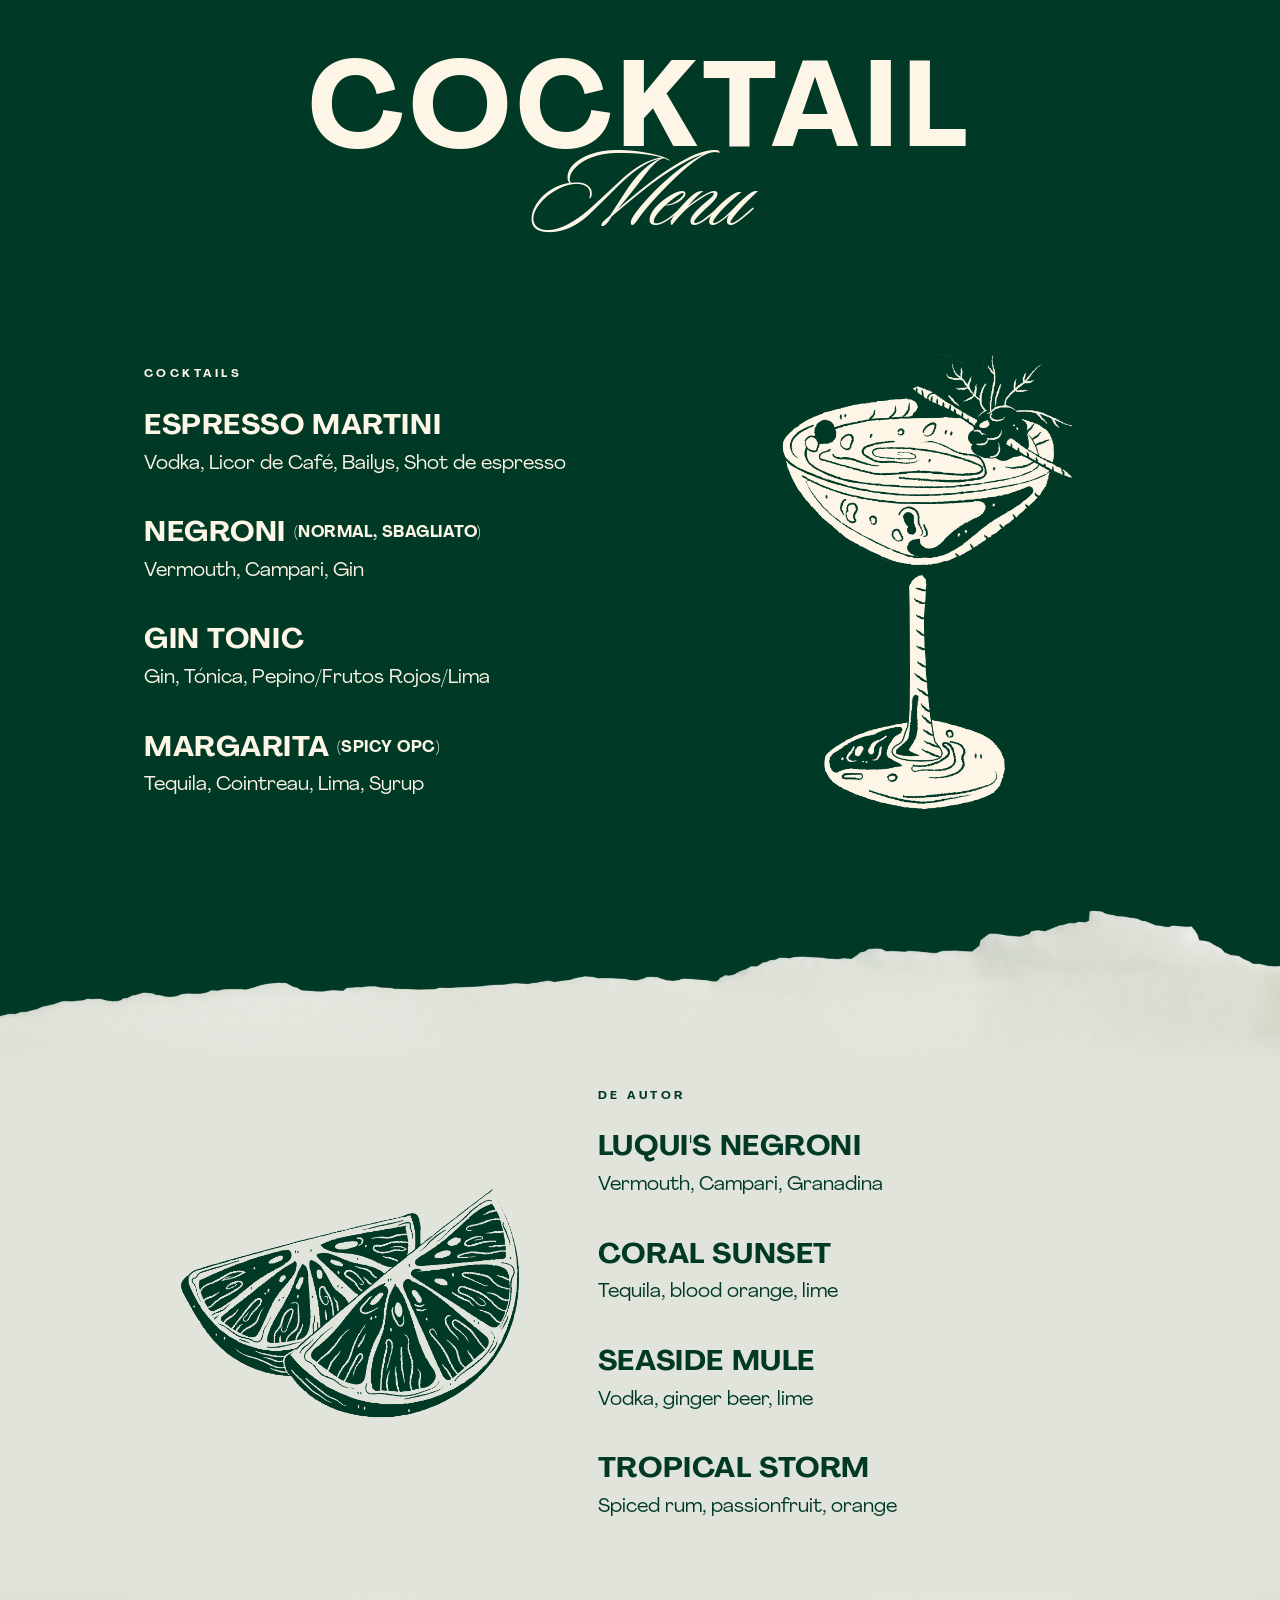
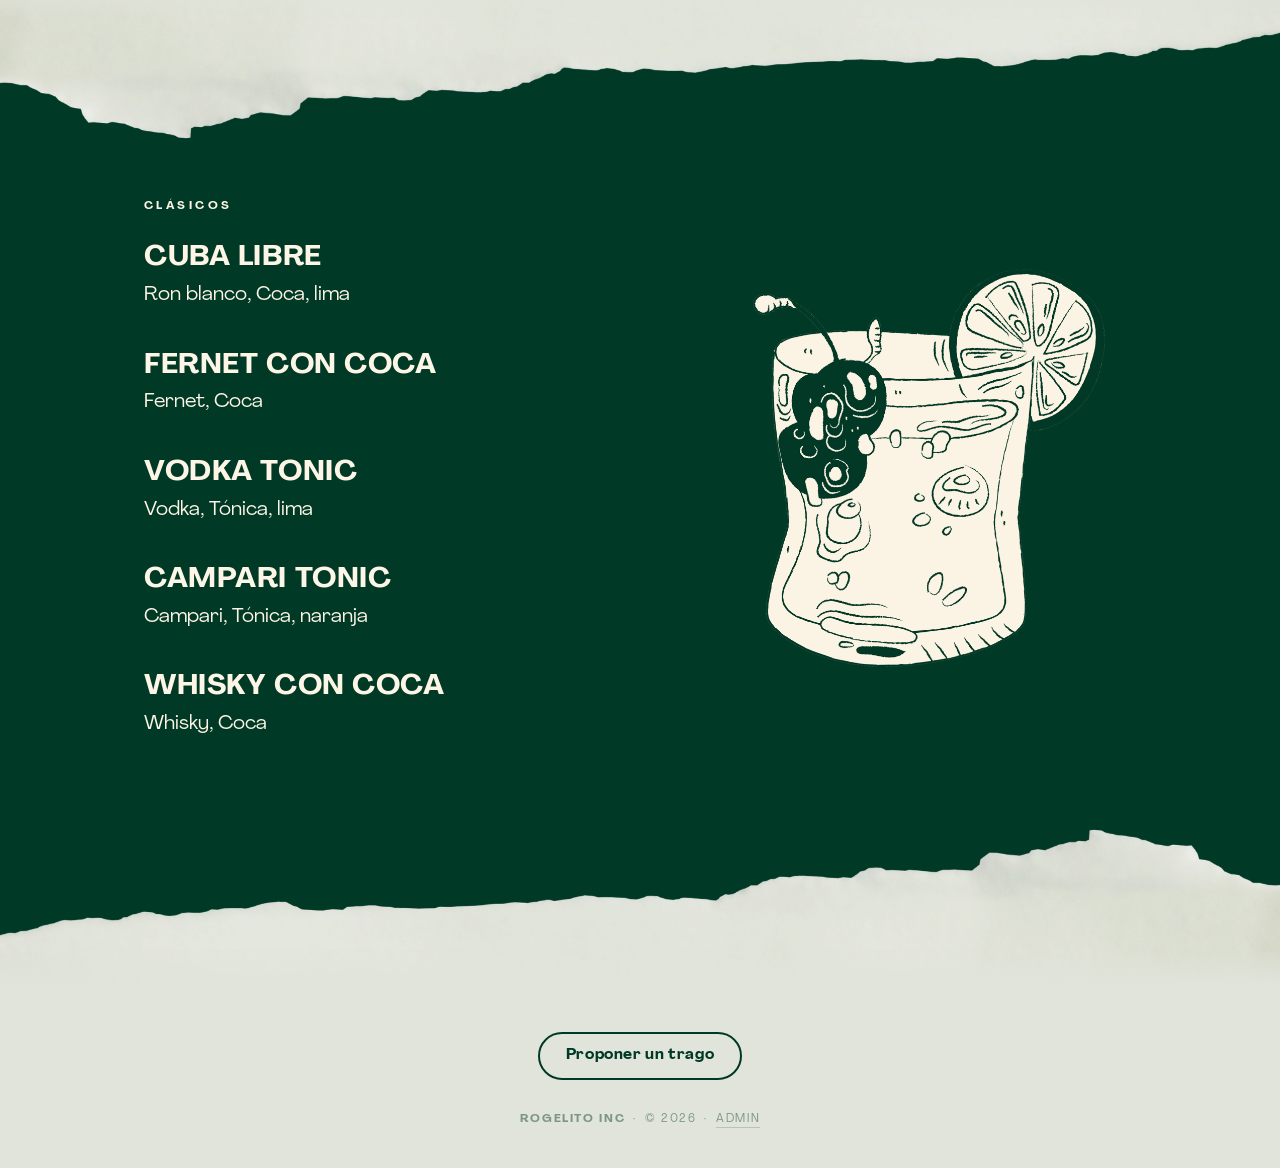
==== index.html @ ff5e6a7d "Último borde rasgado sin animación y placeholder Rory Co-Authored-By: Claude Fable 5 <noreply@anthro" ====
<!doctype html>
<html lang="es">
  <head>
    <meta charset="utf-8" />
    <meta name="viewport" content="width=device-width, initial-scale=1, viewport-fit=cover" />
    <meta name="theme-color" content="#013927" />
    <title>Cocktail Menu</title>
    <link rel="preconnect" href="https://fonts.googleapis.com" />
    <link rel="preconnect" href="https://fonts.gstatic.com" crossorigin />
    <link
      href="https://fonts.googleapis.com/css2?family=Poppins:wght@400;500;700;800&family=Monsieur+La+Doulaise&display=swap"
      rel="stylesheet"
    />
    <link rel="stylesheet" href="estilos.css?v=20260829-6" />
  </head>
  <body>
    <!-- ===== Sección verde ===== -->
    <section class="seccion seccion--verde">
      <header class="cabecera">
        <h1 class="titulo reveal-titulo">COCKTAIL</h1>
        <p class="titulo-script reveal-script"><span>Menu</span></p>
      </header>

      <div class="bloque">
        <ul class="lista" data-seccion="cocktails">
          <li class="rotulo reveal">Cocktails</li>
          <li class="trago reveal">
            <h2>ESPRESSO MARTINI</h2>
            <p>Vodka, Licor de Café, Bailys, Shot de espresso</p>
          </li>
          <li class="trago reveal">
            <h2>NEGRONI <span class="nota">(NORMAL, SBAGLIATO)</span></h2>
            <p>Vermouth, Campari, Gin</p>
          </li>
          <li class="trago reveal">
            <h2>GIN TONIC</h2>
            <p>Gin, Tónica, Pepino/Frutos Rojos/Lima</p>
          </li>
          <li class="trago reveal">
            <h2>MARGARITA <span class="nota">(SPICY OPC)</span></h2>
            <p>Tequila, Cointreau, Lima, Syrup</p>
          </li>
        </ul>

        <figure class="ilustracion reveal-ilustracion">
          <img src="img/copa.png" alt="" width="560" height="850" />
        </figure>
      </div>
    </section>

    <!-- ===== Borde de papel rasgado ===== -->
    <div class="rasgado reveal-rasgado" aria-hidden="true" data-revela="#papel">
      <img src="img/rasgado.png" alt="" width="2121" height="320" />
    </div>

    <!-- ===== Sección papel ===== -->
    <section class="seccion seccion--papel revelar-papel" id="papel">
      <div class="bloque bloque--invertido">
        <figure class="ilustracion ilustracion--limas reveal-ilustracion">
          <img src="img/limas.png" alt="" width="740" height="510" />
        </figure>

        <ul class="lista" data-seccion="autor">
          <li class="rotulo rotulo--verde reveal">De autor</li>
          <li class="trago trago--verde reveal">
            <h2>LUQUI'S NEGRONI</h2>
            <p>Vermouth, Campari, Granadina</p>
          </li>
          <li class="trago trago--verde reveal">
            <h2>CORAL SUNSET</h2>
            <p>Tequila, blood orange, lime</p>
          </li>
          <li class="trago trago--verde reveal">
            <h2>SEASIDE MULE</h2>
            <p>Vodka, ginger beer, lime</p>
          </li>
          <li class="trago trago--verde reveal">
            <h2>TROPICAL STORM</h2>
            <p>Spiced rum, passionfruit, orange</p>
          </li>
        </ul>
      </div>

    </section>

    <!-- ===== Borde de papel rasgado (papel → verde) ===== -->
    <div class="rasgado rasgado--invertido reveal-rasgado" aria-hidden="true">
      <img src="img/rasgado-2.png" alt="" width="2121" height="320" />
    </div>

    <!-- ===== Sección clásicos ===== -->
    <section class="seccion seccion--verde seccion--clasicos">
      <div class="bloque">
        <ul class="lista" data-seccion="clasicos">
          <li class="rotulo reveal">Clásicos</li>
          <li class="trago reveal">
            <h2>CUBA LIBRE</h2>
            <p>Ron blanco, Coca, lima</p>
          </li>
          <li class="trago reveal">
            <h2>FERNET CON COCA</h2>
            <p>Fernet, Coca</p>
          </li>
          <li class="trago reveal">
            <h2>VODKA TONIC</h2>
            <p>Vodka, Tónica, lima</p>
          </li>
          <li class="trago reveal">
            <h2>CAMPARI TONIC</h2>
            <p>Campari, Tónica, naranja</p>
          </li>
          <li class="trago reveal">
            <h2>WHISKY CON COCA</h2>
            <p>Whisky, Coca</p>
          </li>
        </ul>

        <figure class="ilustracion ilustracion--vaso reveal-ilustracion">
          <img src="img/vaso.png" alt="" width="700" height="791" />
        </figure>
      </div>
    </section>

    <!-- ===== Borde de papel rasgado (verde → papel), sin animación ===== -->
    <div class="rasgado" aria-hidden="true">
      <img src="img/rasgado.png" alt="" width="2121" height="320" />
    </div>

    <!-- ===== Footer ===== -->
    <footer class="pie-sitio">
      <button type="button" class="pie-boton" id="abrir-propuesta">
        Proponer un trago
      </button>

      <p class="pie-legal">
        <span class="pie-marca">Rogelito Inc</span>
        <span aria-hidden="true">·</span>
        <span>© 2026</span>
        <span aria-hidden="true">·</span>
        <a href="admin.html">Admin</a>
      </p>
    </footer>

    <!-- ===== Ventana: proponer un trago ===== -->
    <div class="modal oculto" id="modal-propuesta" role="dialog" aria-modal="true" aria-labelledby="modal-titulo">
      <div class="modal-caja">
        <h2 class="modal-titulo" id="modal-titulo">PROPONER UN TRAGO</h2>
        <p class="modal-texto">
          ¿Se te ocurre algo rico? Dejanos tu idea y quizás aparezca en la próxima carta.
        </p>

        <label class="modal-campo">
          <span>Nombre del trago</span>
          <input id="p-nombre" type="text" autocomplete="off" maxlength="60" placeholder="Mojito de maracuyá" />
        </label>

        <label class="modal-campo">
          <span>Ingredientes (opcional)</span>
          <input id="p-ingredientes" type="text" autocomplete="off" maxlength="200" placeholder="Ron, maracuyá, menta, lima" />
        </label>

        <label class="modal-campo">
          <span>Tu nombre (opcional)</span>
          <input id="p-autor" type="text" autocomplete="off" maxlength="40" placeholder="Rory" />
        </label>

        <p class="modal-estado" id="p-msj"></p>

        <div class="modal-acciones">
          <button type="button" class="modal-boton modal-boton--secundario" id="p-cerrar">Cancelar</button>
          <button type="button" class="modal-boton" id="p-enviar">Enviar propuesta</button>
        </div>
      </div>
    </div>

    <script src="config.js?v=20260829-6"></script>
    <script src="menu.js?v=20260829-6"></script>
  </body>
</html>
---- estilos.css ----
/* ===== Fuentes =====
   Agrandir y Sloop Script Pro son fuentes con licencia: colocá los archivos
   .woff2 en la carpeta fonts/ con estos nombres y se activan solas.
   Mientras no estén, se usan Poppins y Monsieur La Doulaise como sustitutas. */
@font-face {
  font-family: "Agrandir";
  src: url("fonts/Agrandir-Regular.woff2") format("woff2");
  font-weight: 400;
  font-display: swap;
}
@font-face {
  font-family: "Agrandir";
  src: url("fonts/Agrandir-Bold.woff2") format("woff2");
  font-weight: 700;
  font-display: swap;
}
@font-face {
  font-family: "Sloop Script Pro";
  src: url("fonts/SloopScriptPro.woff2") format("woff2");
  font-weight: 400;
  font-display: swap;
}

:root {
  --verde: #013927;
  --crema: #fdf5e5;
  --papel: #e1e4da;

  --fuente-sans: "Agrandir", "Poppins", "Helvetica Neue", Arial, sans-serif;
  --fuente-script: "Sloop Script Pro", "Monsieur La Doulaise", cursive;
}

* {
  box-sizing: border-box;
  margin: 0;
}

html {
  -webkit-text-size-adjust: 100%;
}

body {
  font-family: var(--fuente-sans);
  background: var(--verde);
  color: var(--crema);
  min-height: 100vh;
  min-height: 100dvh;
}

.seccion {
  padding-left: max(1.5rem, env(safe-area-inset-left));
  padding-right: max(1.5rem, env(safe-area-inset-right));
}

.seccion--verde {
  background: var(--verde);
  padding-top: max(3.5rem, env(safe-area-inset-top));
  padding-bottom: 3rem;
}

.seccion--papel {
  background: var(--papel);
  color: var(--verde);
  padding-top: 1.5rem;
  padding-bottom: 4rem;
}

.seccion--clasicos {
  padding-top: 1.5rem;
  padding-bottom: 3.5rem;
}

/* ===== Cabecera ===== */
.cabecera {
  text-align: center;
  margin-bottom: clamp(2.5rem, 8vw, 5rem);
}

.titulo {
  font-weight: 700;
  font-size: clamp(3rem, 13vw, 7.5rem);
  letter-spacing: 0.04em;
  line-height: 1;
}

.titulo-script {
  font-family: var(--fuente-script);
  font-weight: 400;
  font-size: clamp(3.2rem, 12vw, 7rem);
  line-height: 0.9;
  margin-top: -0.15em;
}

/* ===== Layout de bloques ===== */
.bloque {
  width: min(100%, 62rem);
  margin: 0 auto;
  display: grid;
  grid-template-columns: 1fr;
  gap: 2.5rem;
  align-items: center;
}

@media (min-width: 640px) {
  .bloque {
    grid-template-columns: 1.3fr 1fr;
  }
  .bloque--invertido {
    grid-template-columns: 1fr 1.3fr;
  }
}

/* ===== Tragos ===== */
.lista {
  list-style: none;
  padding: 0;
  display: grid;
  gap: clamp(1.6rem, 4vw, 2.4rem);
}

/* Rótulo de sección */
.rotulo {
  font-size: 0.72rem;
  font-weight: 700;
  letter-spacing: 0.3em;
  text-transform: uppercase;
  opacity: 0.55;
  margin-bottom: -0.8rem;
}

.rotulo--verde {
  color: var(--verde);
}

.trago h2 {
  font-size: clamp(1.3rem, 4.8vw, 1.8rem);
  font-weight: 700;
  text-transform: uppercase;
  letter-spacing: 0.02em;
}

.trago .nota {
  font-size: 0.55em;
  font-weight: 700;
  vertical-align: 0.25em;
  letter-spacing: 0.03em;
}

.trago p {
  font-size: clamp(1rem, 3.8vw, 1.25rem);
  font-weight: 400;
  margin-top: 0.3rem;
}

.trago--verde {
  color: var(--verde);
}

/* Trago sin ingredientes disponibles: en gris.
   li.…: especificidad mayor que .trago--verde y que .reveal.visible */
li.trago--agotado {
  color: #98a09b;
}

li.trago--agotado.reveal.visible {
  opacity: 0.65;
}

/* ===== Ilustraciones ===== */
.ilustracion {
  display: flex;
  justify-content: center;
}

.ilustracion img {
  width: clamp(11rem, 46vw, 20rem);
  max-width: 100%;
  height: auto;
}

.ilustracion--limas img {
  width: clamp(13rem, 55vw, 24rem);
}

.ilustracion--vaso img {
  width: clamp(12rem, 52vw, 22rem);
}

/* En una columna (móvil), la copa va después de los tragos y las limas antes */
@media (max-width: 639px) {
  .bloque--invertido .ilustracion {
    order: 2;
  }
}

/* ===== Footer del sitio ===== */
.pie-sitio {
  background: var(--papel);
  color: var(--verde);
  text-align: center;
  padding: 3rem 1.5rem max(2.5rem, env(safe-area-inset-bottom));
  padding-left: max(1.5rem, env(safe-area-inset-left));
  padding-right: max(1.5rem, env(safe-area-inset-right));
}

.pie-boton {
  font-family: var(--fuente-sans);
  font-size: 0.95rem;
  font-weight: 700;
  letter-spacing: 0.04em;
  color: var(--verde);
  background: transparent;
  border: 2px solid var(--verde);
  border-radius: 999px;
  padding: 0.75rem 1.6rem;
  cursor: pointer;
  transition:
    background 0.2s ease,
    color 0.2s ease,
    transform 0.1s ease;
}

.pie-boton:hover,
.pie-boton:focus-visible {
  background: var(--verde);
  color: var(--crema);
}

.pie-boton:active {
  transform: scale(0.97);
}

.pie-legal {
  margin-top: 2rem;
  font-size: 0.72rem;
  letter-spacing: 0.14em;
  text-transform: uppercase;
  opacity: 0.45;
  display: flex;
  flex-wrap: wrap;
  gap: 0.5rem;
  justify-content: center;
}

.pie-marca {
  font-weight: 700;
}

.pie-legal a {
  color: inherit;
  text-decoration: none;
  border-bottom: 1px solid rgba(1, 57, 39, 0.4);
}

.pie-legal a:hover,
.pie-legal a:focus-visible {
  border-bottom-color: var(--verde);
}

/* ===== Ventana de propuesta ===== */
.modal {
  position: fixed;
  inset: 0;
  z-index: 10;
  background: rgba(1, 25, 17, 0.75);
  display: grid;
  place-items: center;
  padding: 1.25rem;
  overflow-y: auto;
  animation: modal-entra 0.25s ease-out;
}

@keyframes modal-entra {
  from {
    opacity: 0;
  }
}

.modal-caja {
  width: min(100%, 27rem);
  background: var(--verde);
  border: 2px solid rgba(253, 245, 229, 0.35);
  border-radius: 1rem;
  padding: 1.75rem 1.5rem;
  text-align: left;
  display: grid;
  gap: 0.9rem;
}

.modal-titulo {
  font-size: 1.35rem;
  font-weight: 700;
  letter-spacing: 0.03em;
  text-align: center;
}

.modal-texto {
  font-size: 0.95rem;
  line-height: 1.45;
  opacity: 0.8;
  text-align: center;
  margin-bottom: 0.3rem;
}

.modal-campo {
  display: grid;
  gap: 0.35rem;
}

.modal-campo span {
  font-size: 0.85rem;
  font-weight: 700;
  opacity: 0.85;
}

.modal-campo input {
  font-family: var(--fuente-sans);
  font-size: 1rem;
  color: var(--crema);
  background: rgba(253, 245, 229, 0.08);
  border: 2px solid rgba(253, 245, 229, 0.4);
  border-radius: 0.6rem;
  padding: 0.65rem 0.85rem;
  width: 100%;
}

.modal-campo input::placeholder {
  color: rgba(253, 245, 229, 0.4);
}

.modal-campo input:focus {
  outline: none;
  border-color: var(--crema);
}

.modal-estado {
  font-size: 0.9rem;
  min-height: 1.2em;
  opacity: 0.85;
  text-align: center;
}

.modal-acciones {
  display: flex;
  gap: 0.7rem;
}

.modal-boton {
  flex: 1;
  font-family: var(--fuente-sans);
  font-size: 1rem;
  font-weight: 700;
  padding: 0.75rem 1rem;
  border-radius: 0.6rem;
  border: 2px solid var(--crema);
  background: var(--crema);
  color: var(--verde);
  cursor: pointer;
}

.modal-boton:disabled {
  opacity: 0.55;
}

.modal-boton--secundario {
  background: transparent;
  color: var(--crema);
}

/* ===== Borde de papel rasgado ===== */
.rasgado {
  background: var(--verde);
  line-height: 0;
}

.rasgado--invertido {
  background: var(--papel);
}

.rasgado img {
  display: block;
  width: 100%;
  height: auto;
  /* al escalar la imagen el navegador mezcla la última fila de píxeles y deja
     una línea fina: el solape de 1px la tapa */
  margin-top: -1px;
  margin-bottom: -1px;
}

/* ===== Página de ingredientes (admin.html) ===== */
.admin {
  min-height: 100vh;
  min-height: 100dvh;
  padding-bottom: 4rem;
}

.cabecera--admin {
  margin-bottom: 2rem;
}

.titulo--admin {
  font-size: clamp(2rem, 8vw, 4rem);
}

.admin-ayuda {
  max-width: 34rem;
  margin: 1rem auto 0;
  font-size: 1rem;
  opacity: 0.8;
  line-height: 1.45;
}

.admin-chips {
  width: min(100%, 44rem);
  margin: 0 auto;
  display: flex;
  flex-wrap: wrap;
  justify-content: center;
  gap: 0.7rem;
}

.chip {
  font-family: var(--fuente-sans);
  font-size: 1rem;
  font-weight: 700;
  padding: 0.65rem 1.15rem;
  border-radius: 999px;
  border: 2px solid var(--crema);
  cursor: pointer;
  transition:
    background 0.2s ease,
    color 0.2s ease,
    opacity 0.2s ease,
    transform 0.1s ease;
}

.chip:active {
  transform: scale(0.96);
}

.chip--on {
  background: var(--crema);
  color: var(--verde);
}

.chip--off {
  background: transparent;
  color: var(--crema);
  border-style: dashed;
  opacity: 0.4;
  filter: grayscale(1);
  text-decoration: line-through;
}

.admin-estado {
  font-size: 1rem;
  opacity: 0.7;
  white-space: pre-line;
}

/* Ingrediente que ningún trago usa */
.chip--sinuso {
  border-style: dotted;
  position: relative;
}

.chip--sinuso::after {
  content: "sin uso";
  position: absolute;
  top: -0.6rem;
  right: -0.2rem;
  font-size: 0.6rem;
  letter-spacing: 0.05em;
  text-transform: uppercase;
  background: #e8a9a0;
  color: var(--verde);
  border-radius: 999px;
  padding: 0.05rem 0.4rem;
}

.admin-acciones-ing {
  display: flex;
  flex-wrap: wrap;
  gap: 0.6rem;
  justify-content: center;
  margin-top: 2rem;
}

/* ===== Utilidades ===== */
.oculto {
  display: none !important;
}

/* ===== Entrada con clave ===== */
.admin-gate {
  width: min(100%, 22rem);
  margin: 0 auto;
  display: grid;
  gap: 0.9rem;
}

.admin-gate input {
  font-family: var(--fuente-sans);
  font-size: 1.05rem;
  color: var(--crema);
  background: rgba(253, 245, 229, 0.08);
  border: 2px solid rgba(253, 245, 229, 0.4);
  border-radius: 0.6rem;
  padding: 0.75rem 0.9rem;
  text-align: center;
}

.admin-gate input:focus {
  outline: none;
  border-color: var(--crema);
}

/* ===== Pestañas ===== */
.tabs {
  width: min(100%, 44rem);
  margin: 0 auto 2rem;
  display: flex;
  gap: 0.4rem;
  justify-content: center;
  flex-wrap: wrap;
}

.tab {
  font-family: var(--fuente-sans);
  font-size: 0.9rem;
  font-weight: 700;
  color: var(--crema);
  background: transparent;
  border: 2px solid rgba(253, 245, 229, 0.3);
  border-radius: 999px;
  padding: 0.5rem 1.1rem;
  cursor: pointer;
  opacity: 0.6;
  display: inline-flex;
  align-items: center;
  gap: 0.45rem;
  transition:
    opacity 0.2s ease,
    background 0.2s ease,
    color 0.2s ease;
}

.tab--activa {
  background: var(--crema);
  border-color: var(--crema);
  color: var(--verde);
  opacity: 1;
}

.tab-globo {
  font-size: 0.72rem;
  font-weight: 700;
  min-width: 1.35rem;
  height: 1.35rem;
  padding: 0 0.35rem;
  border-radius: 999px;
  background: #e8a9a0;
  color: var(--verde);
  display: inline-grid;
  place-items: center;
}

.tab-panel {
  width: min(100%, 44rem);
  margin: 0 auto;
}

/* ===== Lista de tragos ===== */
.admin-tragos {
  width: min(100%, 44rem);
  margin: 3.5rem auto 0;
  padding-top: 2.5rem;
  border-top: 1px solid rgba(253, 245, 229, 0.25);
}

.admin-tragos--tab {
  margin-top: 0;
  padding-top: 0;
  border-top: none;
}

.trago-fila-meta {
  letter-spacing: 0.05em;
  text-transform: uppercase;
  font-size: 0.75em;
}

.admin-tragos .admin-ayuda {
  margin-bottom: 1.4rem;
}

.admin-lista-tragos {
  list-style: none;
  padding: 0;
  margin: 0;
  display: grid;
  gap: 0.8rem;
  text-align: left;
}

.trago-fila {
  display: flex;
  flex-wrap: wrap;
  gap: 0.8rem;
  align-items: center;
  justify-content: space-between;
  background: rgba(253, 245, 229, 0.07);
  border: 1px solid rgba(253, 245, 229, 0.2);
  border-radius: 0.8rem;
  padding: 0.9rem 1.1rem;
}

.trago-fila--pausado {
  opacity: 0.55;
  border-style: dashed;
}

.trago-fila-info {
  line-height: 1.45;
  min-width: 12rem;
  flex: 1;
}

.trago-fila-info small {
  opacity: 0.7;
}

.trago-fila-nota {
  font-size: 0.85em;
  opacity: 0.8;
}

.trago-fila-etiqueta {
  font-weight: 700;
  letter-spacing: 0.06em;
  opacity: 1 !important;
}

.trago-fila-acciones {
  display: flex;
  gap: 0.5rem;
  flex-wrap: wrap;
}

.admin-boton--mini {
  font-size: 0.85rem;
  padding: 0.45rem 0.8rem;
}

.admin-boton.admin-boton--peligro {
  background: transparent;
  color: #e8a9a0;
  border-color: #e8a9a0;
}

/* ===== Formulario agregar trago ===== */
.admin-form {
  width: min(100%, 34rem);
  margin: 3.5rem auto 0;
  padding-top: 2.5rem;
  border-top: 1px solid rgba(253, 245, 229, 0.25);
  display: grid;
  gap: 1.1rem;
  text-align: left;
}

.admin-subtitulo {
  font-size: clamp(1.4rem, 5vw, 2rem);
  font-weight: 700;
  text-align: center;
  letter-spacing: 0.03em;
}

.admin-campo {
  display: grid;
  gap: 0.35rem;
}

.admin-campo span,
.admin-campo-titulo {
  font-size: 0.9rem;
  font-weight: 700;
  opacity: 0.85;
}

.admin-campo-titulo {
  margin-bottom: -0.5rem;
}

.admin-campo input,
.admin-campo select,
.admin-nuevo input {
  font-family: var(--fuente-sans);
  font-size: 1rem;
  color: var(--crema);
  background: rgba(253, 245, 229, 0.08);
  border: 2px solid rgba(253, 245, 229, 0.4);
  border-radius: 0.6rem;
  padding: 0.65rem 0.85rem;
  width: 100%;
}

.admin-campo input::placeholder,
.admin-nuevo input::placeholder {
  color: rgba(253, 245, 229, 0.4);
}

.admin-campo input:focus,
.admin-campo select:focus,
.admin-nuevo input:focus {
  outline: none;
  border-color: var(--crema);
}

.admin-campo select option {
  color: var(--verde);
  background: var(--crema);
}

.admin-chips--picker {
  justify-content: flex-start;
  gap: 0.5rem;
}

.chip--picker {
  font-size: 0.9rem;
  padding: 0.45rem 0.9rem;
  border: 2px solid rgba(253, 245, 229, 0.45);
  background: transparent;
  color: var(--crema);
  opacity: 0.75;
}

.chip--picker.chip--sel {
  background: var(--crema);
  color: var(--verde);
  opacity: 1;
}

.admin-nuevo {
  display: flex;
  gap: 0.6rem;
}

.admin-nuevo input {
  flex: 1;
}

.admin-boton {
  font-family: var(--fuente-sans);
  font-size: 1.05rem;
  font-weight: 700;
  padding: 0.8rem 1.4rem;
  border-radius: 0.6rem;
  border: 2px solid var(--crema);
  background: var(--crema);
  color: var(--verde);
  cursor: pointer;
}

.admin-boton:active {
  transform: scale(0.98);
}

.admin-boton:disabled {
  opacity: 0.5;
}

.admin-boton--secundario {
  background: transparent;
  color: var(--crema);
  white-space: nowrap;
}

.admin-pie {
  text-align: center;
  margin-top: 2.5rem;
}

.admin-enlace {
  color: var(--crema);
  font-family: var(--fuente-sans);
  opacity: 0.7;
}

/* ===== Animaciones de aparición ===== */
.reveal {
  opacity: 0;
  transform: translateY(1.5rem);
  transition:
    opacity 0.7s ease-out,
    transform 0.7s ease-out;
}

.reveal.visible {
  opacity: 1;
  transform: none;
}

/* Título: fade elegante mientras el espaciado de letras se asienta */
.reveal-titulo {
  opacity: 0;
  letter-spacing: 0.12em;
  transition:
    opacity 1.1s ease-out,
    letter-spacing 1.3s cubic-bezier(0.22, 1, 0.36, 1);
}

.reveal-titulo.visible {
  opacity: 1;
  letter-spacing: 0.04em;
}

/* "Menu": se revela de izquierda a derecha, como una firma.
   El clip va en el hijo: un elemento con clip-path vacío nunca
   dispara el IntersectionObserver. */
.reveal-script span {
  display: inline-block;
  opacity: 0;
  clip-path: inset(-10% 100% -10% 0);
  transition:
    opacity 0.3s ease-out 0.55s,
    clip-path 1s ease-in-out 0.55s;
}

.reveal-script.visible span {
  opacity: 1;
  clip-path: inset(-10% -5% -10% 0);
}

/* Ilustraciones: se asientan con un zoom y giro sutiles */
.reveal-ilustracion {
  opacity: 0;
  transform: translateY(1rem) scale(0.94) rotate(-2.5deg);
  transition:
    opacity 0.9s ease-out,
    transform 1.2s cubic-bezier(0.22, 1, 0.36, 1);
}

.reveal-ilustracion.visible {
  opacity: 1;
  transform: none;
}

/* La tela verde se rasga y debajo aparece el papel:
   la sección se destapa de arriba hacia abajo siguiendo a la rotura */
.revelar-papel {
  clip-path: inset(0 0 100% 0);
  transition: clip-path 1.2s cubic-bezier(0.33, 1, 0.68, 1) 0.35s;
}

.revelar-papel.visible {
  clip-path: inset(0);
}

/* Papel rasgado: la rotura "viaja" de izquierda a derecha */
.reveal-rasgado img {
  clip-path: inset(0 100% 0 0);
  transition: clip-path 1.1s cubic-bezier(0.65, 0, 0.35, 1);
}

.reveal-rasgado.visible img {
  clip-path: inset(0);
}

@media (prefers-reduced-motion: reduce) {
  .reveal,
  .reveal-titulo,
  .reveal-script span,
  .reveal-ilustracion,
  .revelar-papel,
  .reveal-rasgado img {
    opacity: 1;
    transform: none;
    clip-path: none;
    transition: none;
  }
  .reveal-titulo {
    letter-spacing: 0.04em;
  }
}
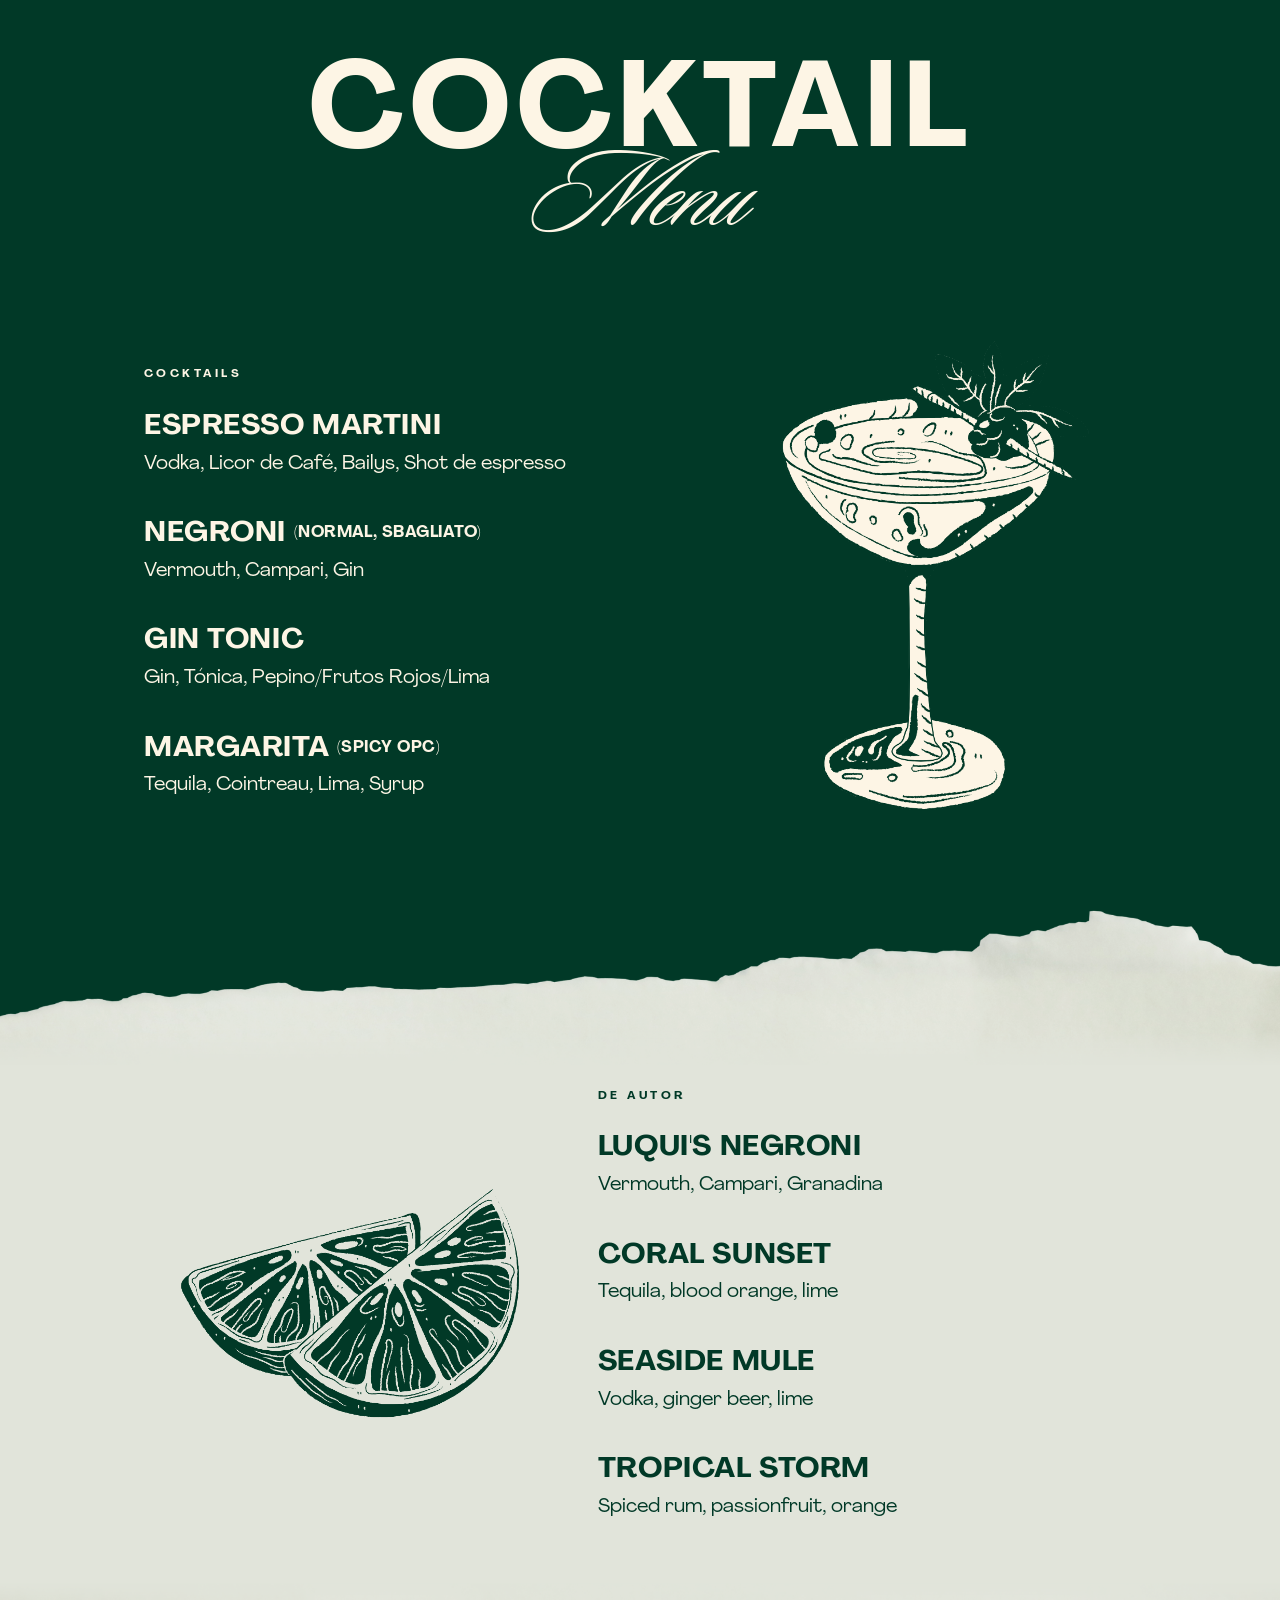
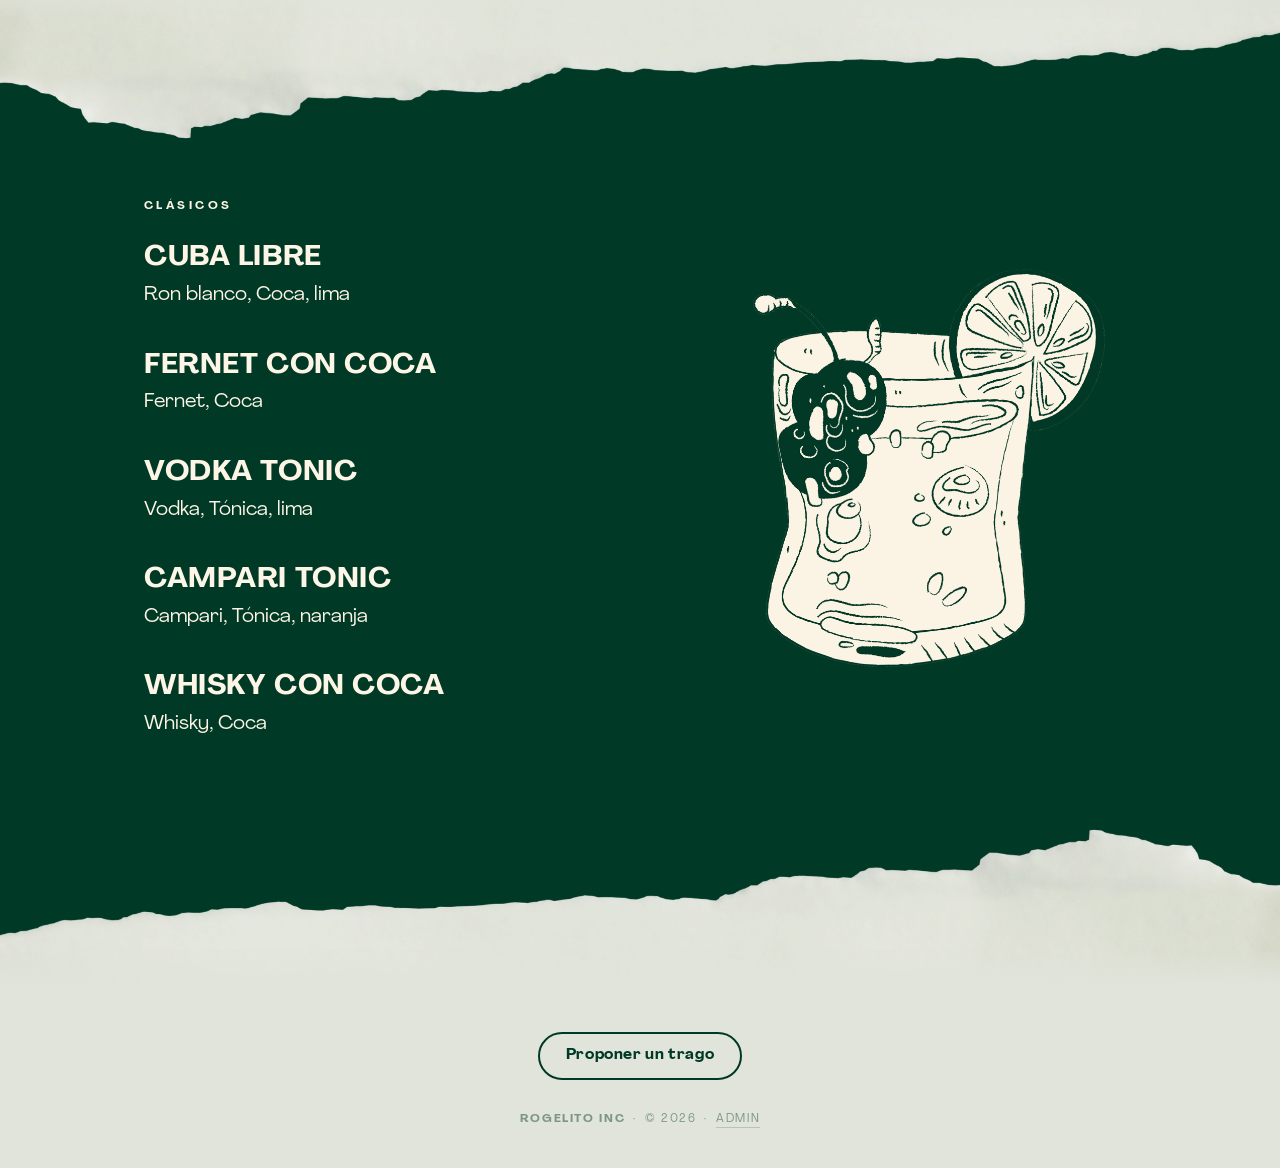
==== commit 1b7cdd5d: "Segundo borde rasgado sin animación Co-Authored-By: Claude Fable 5 <noreply@anthropic.com> Claude-Se" ====
--- a/index.html
+++ b/index.html
@@ -11,7 +11,7 @@
       href="https://fonts.googleapis.com/css2?family=Poppins:wght@400;500;700;800&family=Monsieur+La+Doulaise&display=swap"
       rel="stylesheet"
     />
-    <link rel="stylesheet" href="estilos.css?v=20260829-6" />
+    <link rel="stylesheet" href="estilos.css?v=20260829-7" />
   </head>
   <body>
     <!-- ===== Sección verde ===== -->
@@ -83,8 +83,8 @@
 
     </section>
 
-    <!-- ===== Borde de papel rasgado (papel → verde) ===== -->
-    <div class="rasgado rasgado--invertido reveal-rasgado" aria-hidden="true">
+    <!-- ===== Borde de papel rasgado (papel → verde), sin animación ===== -->
+    <div class="rasgado rasgado--invertido" aria-hidden="true">
       <img src="img/rasgado-2.png" alt="" width="2121" height="320" />
     </div>
 
@@ -173,7 +173,7 @@
       </div>
     </div>
 
-    <script src="config.js?v=20260829-6"></script>
-    <script src="menu.js?v=20260829-6"></script>
+    <script src="config.js?v=20260829-7"></script>
+    <script src="menu.js?v=20260829-7"></script>
   </body>
 </html>
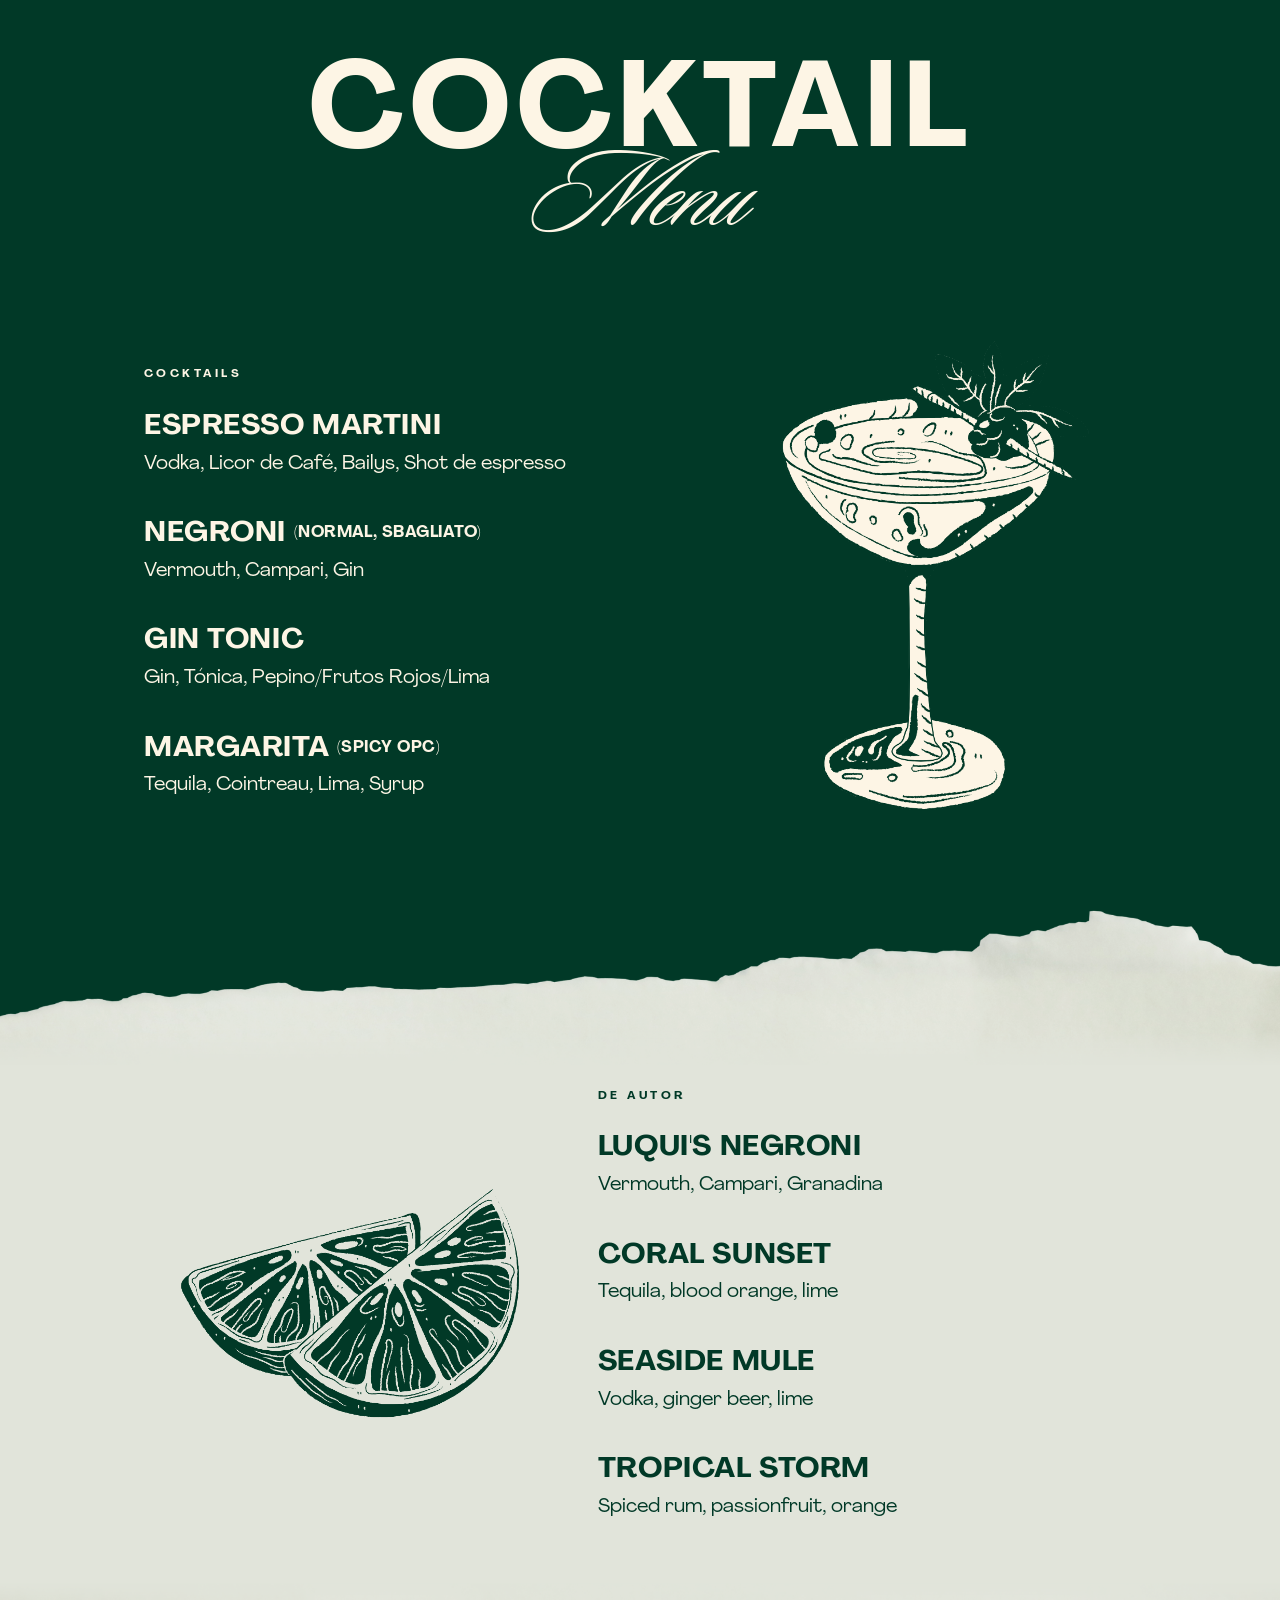
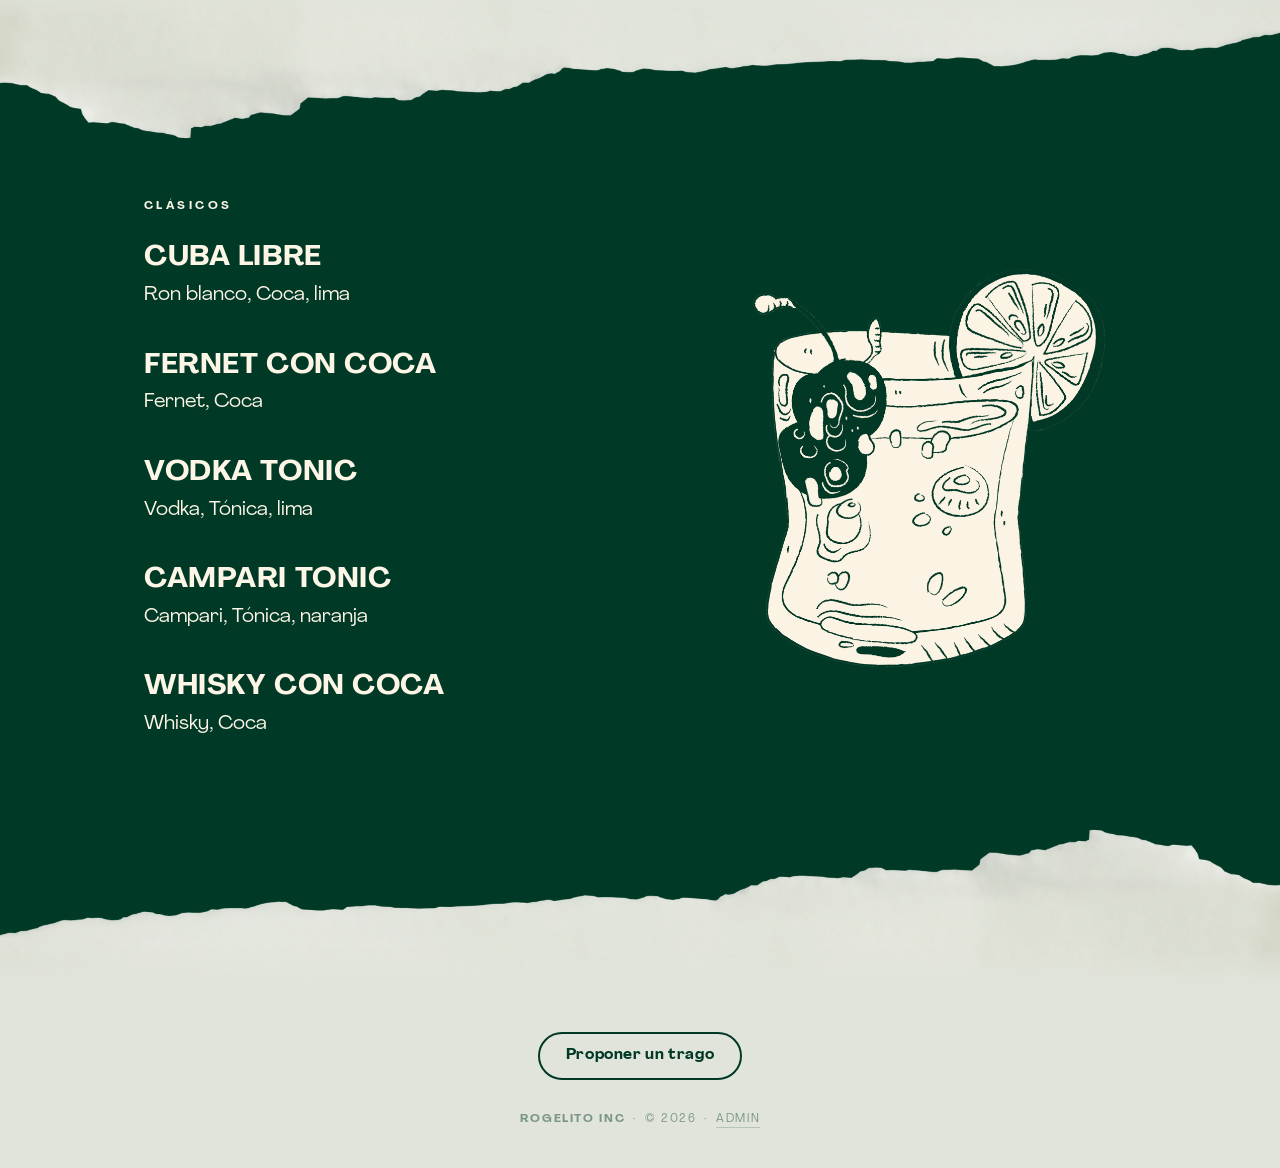
==== commit c5a6dc11: "El footer se destapa junto con su rasgado Co-Authored-By: Claude Fable 5 <noreply@anthropic.com> Cla" ====
--- a/index.html
+++ b/index.html
@@ -11,7 +11,7 @@
       href="https://fonts.googleapis.com/css2?family=Poppins:wght@400;500;700;800&family=Monsieur+La+Doulaise&display=swap"
       rel="stylesheet"
     />
-    <link rel="stylesheet" href="estilos.css?v=20260829-7" />
+    <link rel="stylesheet" href="estilos.css?v=20260829-9" />
   </head>
   <body>
     <!-- ===== Sección verde ===== -->
@@ -121,13 +121,13 @@
       </div>
     </section>
 
-    <!-- ===== Borde de papel rasgado (verde → papel), sin animación ===== -->
-    <div class="rasgado" aria-hidden="true">
+    <!-- ===== Borde de papel rasgado (verde → papel) ===== -->
+    <div class="rasgado reveal-rasgado" aria-hidden="true" data-revela="#pie">
       <img src="img/rasgado.png" alt="" width="2121" height="320" />
     </div>
 
     <!-- ===== Footer ===== -->
-    <footer class="pie-sitio">
+    <footer class="pie-sitio revelar-papel" id="pie">
       <button type="button" class="pie-boton" id="abrir-propuesta">
         Proponer un trago
       </button>
@@ -173,7 +173,7 @@
       </div>
     </div>
 
-    <script src="config.js?v=20260829-7"></script>
-    <script src="menu.js?v=20260829-7"></script>
+    <script src="config.js?v=20260829-9"></script>
+    <script src="menu.js?v=20260829-9"></script>
   </body>
 </html>
--- a/estilos.css
+++ b/estilos.css
@@ -850,8 +850,10 @@
 /* La tela verde se rasga y debajo aparece el papel:
    la sección se destapa de arriba hacia abajo siguiendo a la rotura */
 .revelar-papel {
-  clip-path: inset(0 0 100% 0);
-  transition: clip-path 1.2s cubic-bezier(0.33, 1, 0.68, 1) 0.35s;
+  /* misma dirección, duración y curva que la rotura, y ambos arrancan en el
+     mismo instante: el papel aparece justo detrás del rasgado */
+  clip-path: inset(0 100% 0 0);
+  transition: clip-path 1.1s cubic-bezier(0.65, 0, 0.35, 1);
 }
 
 .revelar-papel.visible {
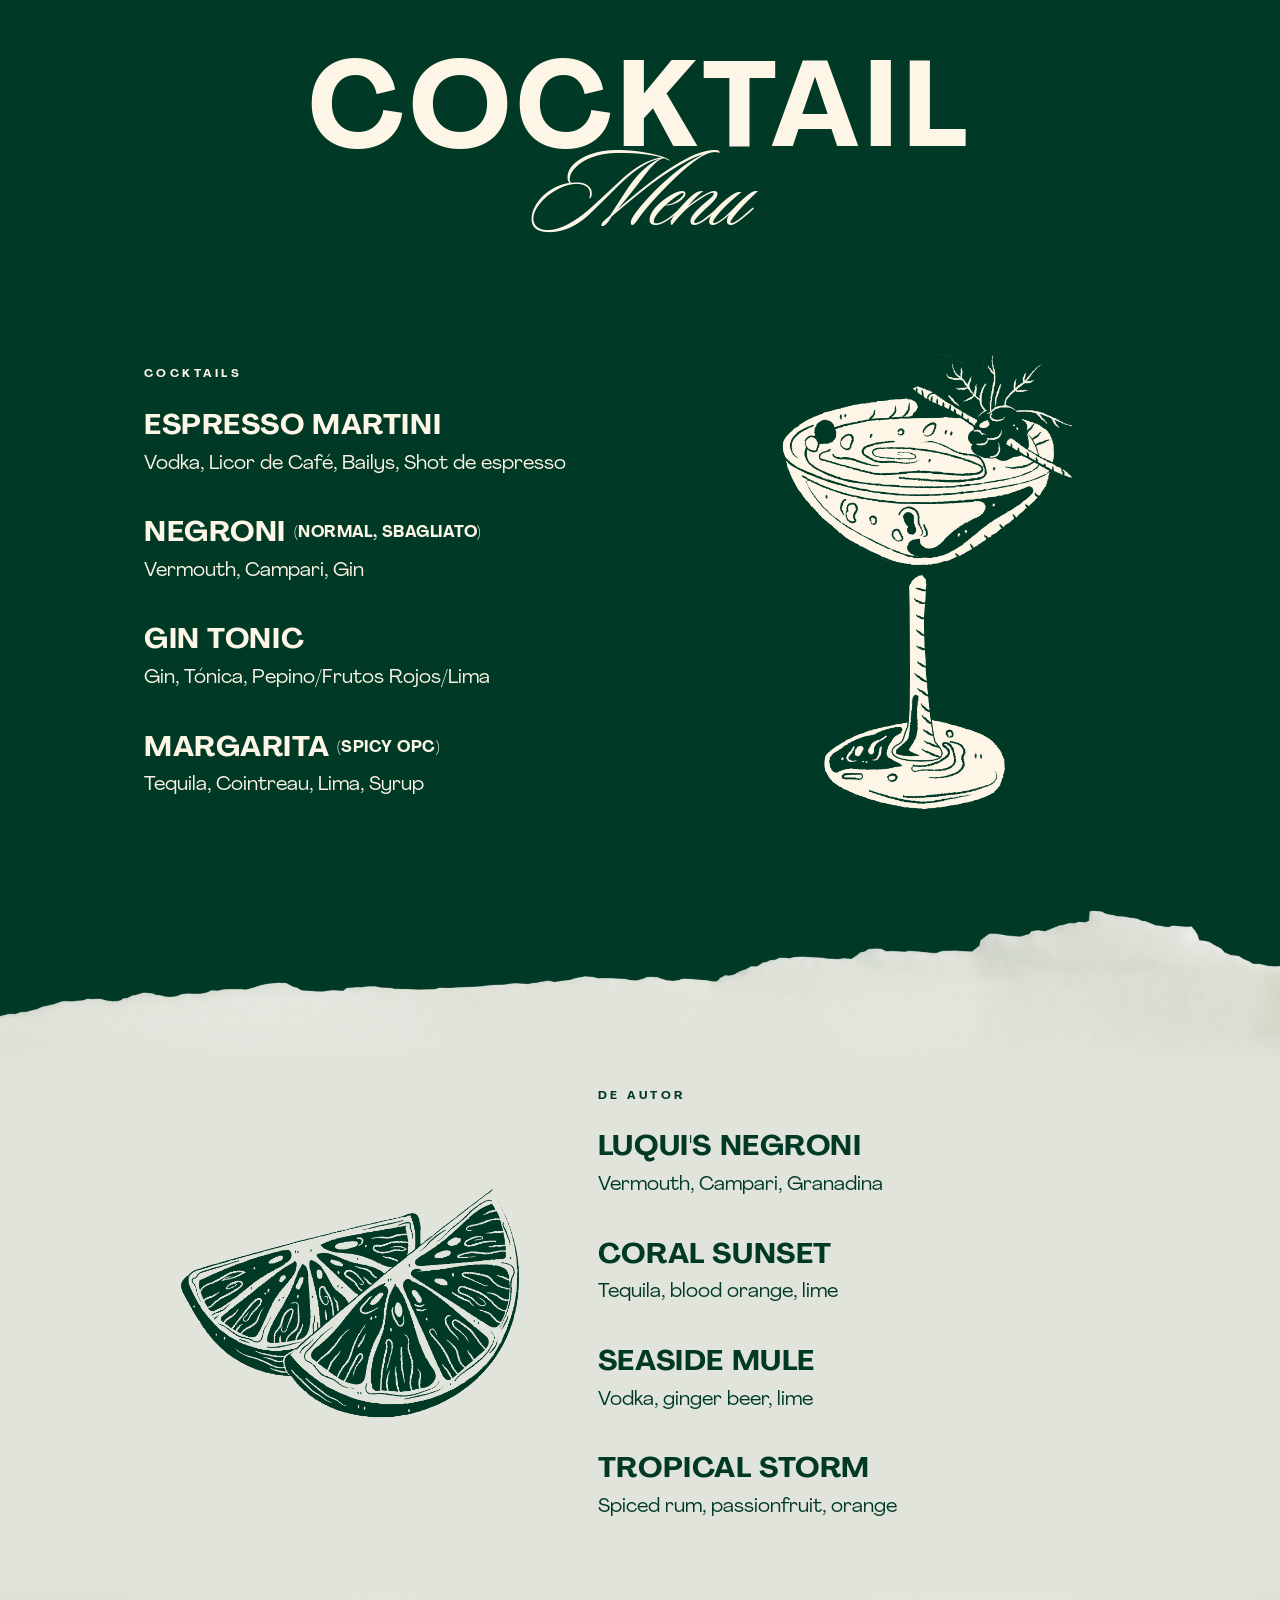
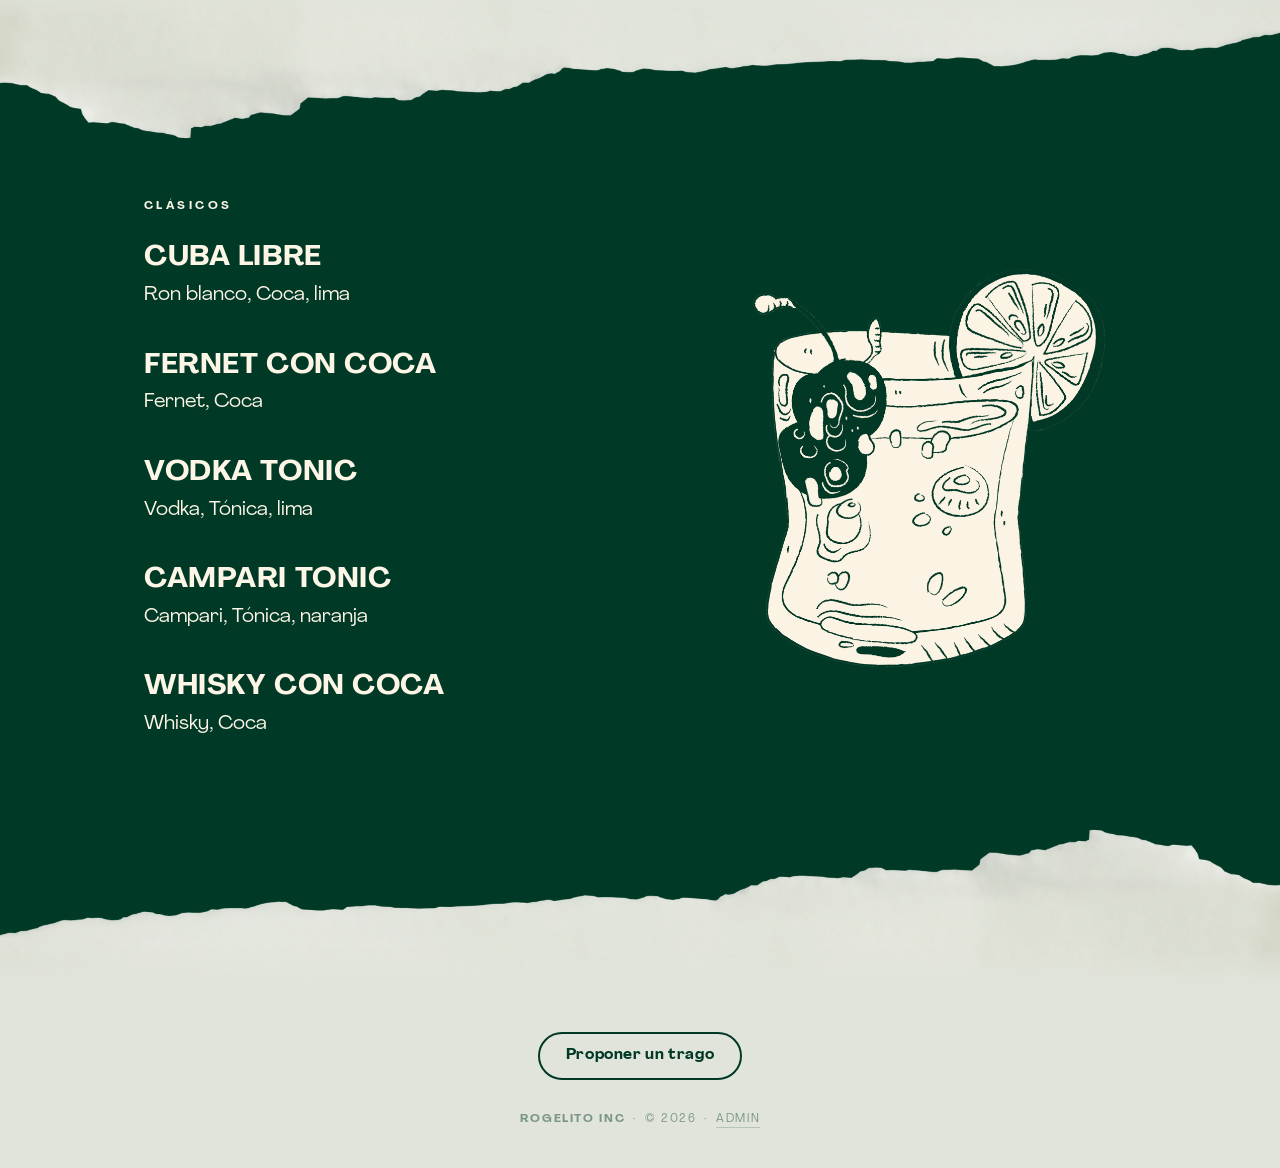
==== commit 0e9eda05: "El rasgado que da paso a Clásicos también se sincroniza Se agrega una capa de papel detrás de la sec" ====
--- a/index.html
+++ b/index.html
@@ -11,7 +11,7 @@
       href="https://fonts.googleapis.com/css2?family=Poppins:wght@400;500;700;800&family=Monsieur+La+Doulaise&display=swap"
       rel="stylesheet"
     />
-    <link rel="stylesheet" href="estilos.css?v=20260829-9" />
+    <link rel="stylesheet" href="estilos.css?v=20260829-10" />
   </head>
   <body>
     <!-- ===== Sección verde ===== -->
@@ -54,7 +54,7 @@
     </div>
 
     <!-- ===== Sección papel ===== -->
-    <section class="seccion seccion--papel revelar-papel" id="papel">
+    <section class="seccion seccion--papel revelar-rasgado" id="papel">
       <div class="bloque bloque--invertido">
         <figure class="ilustracion ilustracion--limas reveal-ilustracion">
           <img src="img/limas.png" alt="" width="740" height="510" />
@@ -83,13 +83,14 @@
 
     </section>
 
-    <!-- ===== Borde de papel rasgado (papel → verde), sin animación ===== -->
-    <div class="rasgado rasgado--invertido" aria-hidden="true">
+    <!-- ===== Borde de papel rasgado (papel → verde) ===== -->
+    <div class="rasgado rasgado--invertido reveal-rasgado" aria-hidden="true" data-revela="#clasicos">
       <img src="img/rasgado-2.png" alt="" width="2121" height="320" />
     </div>
 
-    <!-- ===== Sección clásicos ===== -->
-    <section class="seccion seccion--verde seccion--clasicos">
+    <!-- ===== Sección clásicos (el papel de atrás queda tapado por el verde) ===== -->
+    <div class="fondo-papel">
+    <section class="seccion seccion--verde seccion--clasicos revelar-rasgado" id="clasicos">
       <div class="bloque">
         <ul class="lista" data-seccion="clasicos">
           <li class="rotulo reveal">Clásicos</li>
@@ -120,6 +121,7 @@
         </figure>
       </div>
     </section>
+    </div>
 
     <!-- ===== Borde de papel rasgado (verde → papel) ===== -->
     <div class="rasgado reveal-rasgado" aria-hidden="true" data-revela="#pie">
@@ -127,7 +129,7 @@
     </div>
 
     <!-- ===== Footer ===== -->
-    <footer class="pie-sitio revelar-papel" id="pie">
+    <footer class="pie-sitio revelar-rasgado" id="pie">
       <button type="button" class="pie-boton" id="abrir-propuesta">
         Proponer un trago
       </button>
@@ -173,7 +175,7 @@
       </div>
     </div>
 
-    <script src="config.js?v=20260829-9"></script>
-    <script src="menu.js?v=20260829-9"></script>
+    <script src="config.js?v=20260829-10"></script>
+    <script src="menu.js?v=20260829-10"></script>
   </body>
 </html>
--- a/estilos.css
+++ b/estilos.css
@@ -374,6 +374,12 @@
 }
 
 .rasgado--invertido {
+  background: var(--papel);
+}
+
+/* Capa de papel detrás de Clásicos: al correrse la rotura, el verde la tapa
+   y da la sensación de que se arranca la hoja */
+.fondo-papel {
   background: var(--papel);
 }
 
@@ -849,14 +855,14 @@
 
 /* La tela verde se rasga y debajo aparece el papel:
    la sección se destapa de arriba hacia abajo siguiendo a la rotura */
-.revelar-papel {
+.revelar-rasgado {
   /* misma dirección, duración y curva que la rotura, y ambos arrancan en el
      mismo instante: el papel aparece justo detrás del rasgado */
   clip-path: inset(0 100% 0 0);
   transition: clip-path 1.1s cubic-bezier(0.65, 0, 0.35, 1);
 }
 
-.revelar-papel.visible {
+.revelar-rasgado.visible {
   clip-path: inset(0);
 }
 
@@ -875,7 +881,7 @@
   .reveal-titulo,
   .reveal-script span,
   .reveal-ilustracion,
-  .revelar-papel,
+  .revelar-rasgado,
   .reveal-rasgado img {
     opacity: 1;
     transform: none;
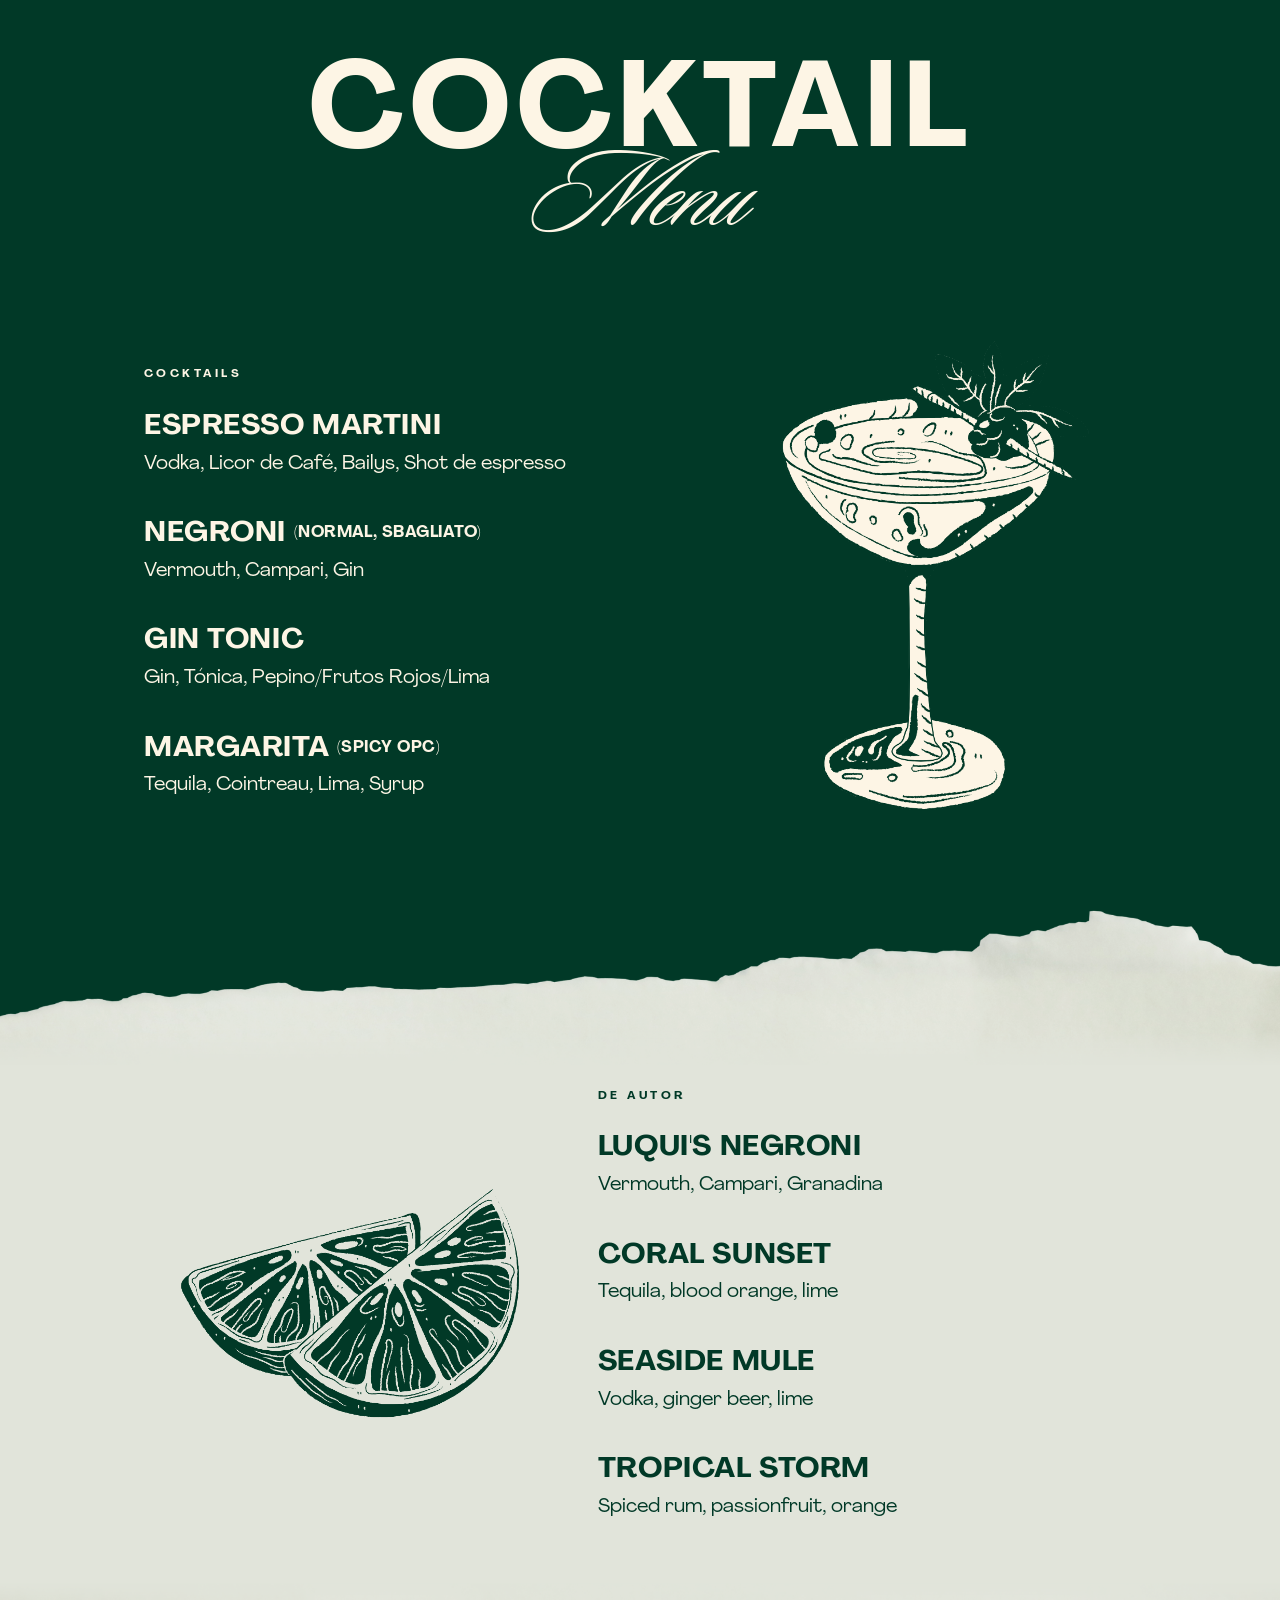
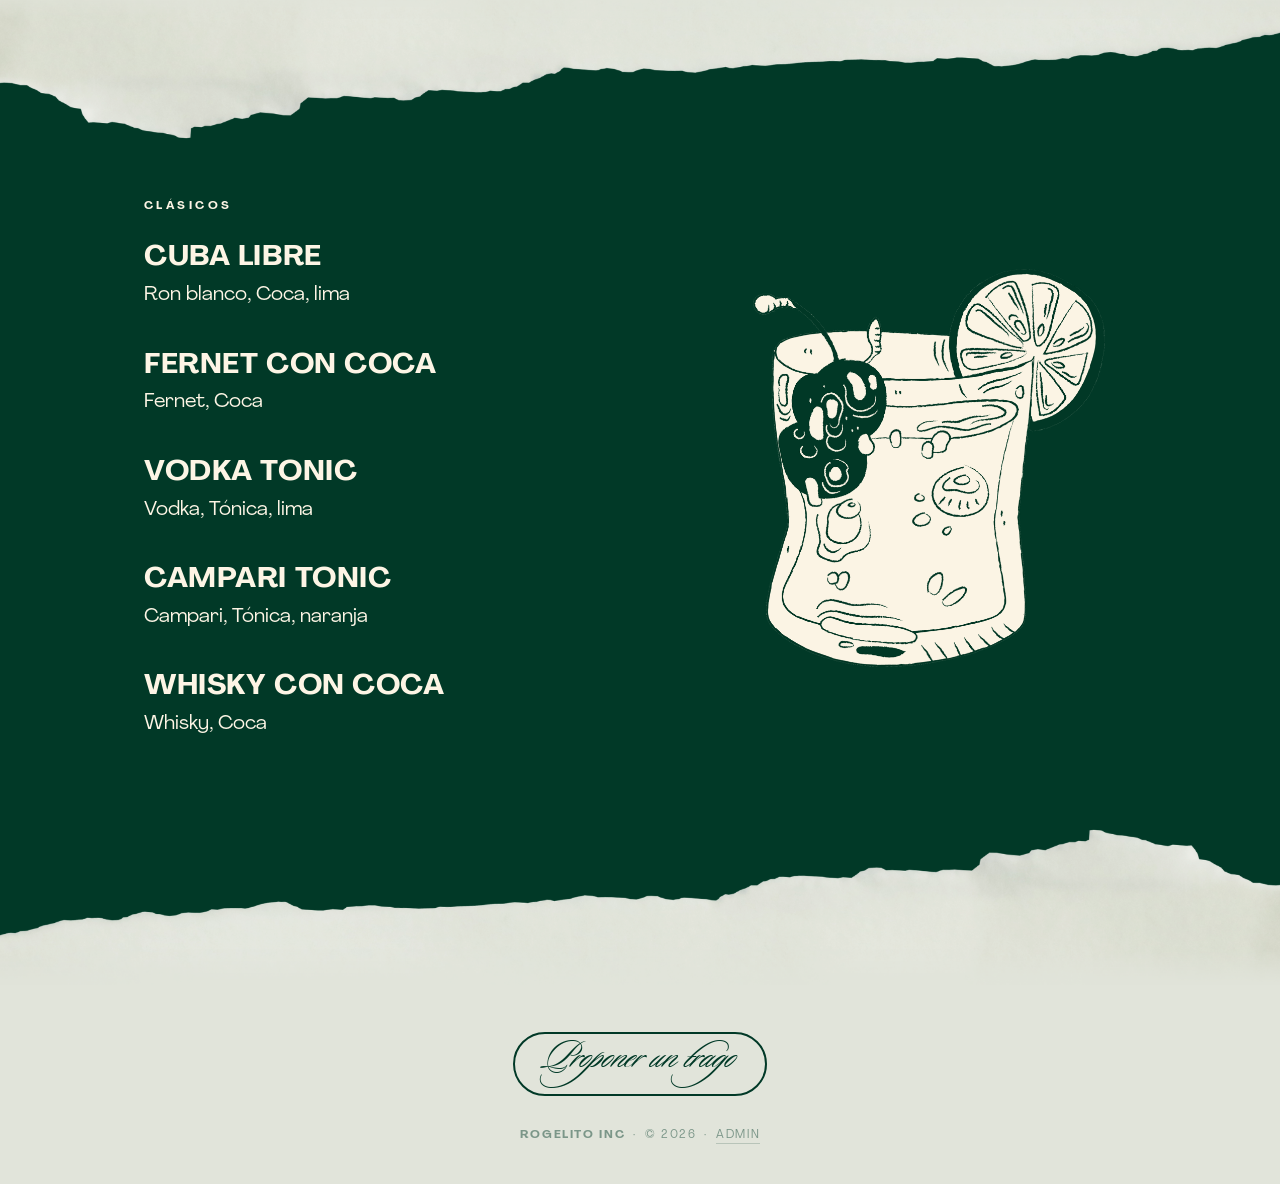
==== commit 87179739: "Últimos dos rasgados estáticos y botón de propuesta en la fuente script Co-Authored-By: Claude Fable" ====
--- a/index.html
+++ b/index.html
@@ -11,7 +11,7 @@
       href="https://fonts.googleapis.com/css2?family=Poppins:wght@400;500;700;800&family=Monsieur+La+Doulaise&display=swap"
       rel="stylesheet"
     />
-    <link rel="stylesheet" href="estilos.css?v=20260829-10" />
+    <link rel="stylesheet" href="estilos.css?v=20260829-11" />
   </head>
   <body>
     <!-- ===== Sección verde ===== -->
@@ -83,14 +83,13 @@
 
     </section>
 
-    <!-- ===== Borde de papel rasgado (papel → verde) ===== -->
-    <div class="rasgado rasgado--invertido reveal-rasgado" aria-hidden="true" data-revela="#clasicos">
+    <!-- ===== Borde de papel rasgado (papel → verde), sin animación ===== -->
+    <div class="rasgado rasgado--invertido" aria-hidden="true">
       <img src="img/rasgado-2.png" alt="" width="2121" height="320" />
     </div>
 
-    <!-- ===== Sección clásicos (el papel de atrás queda tapado por el verde) ===== -->
-    <div class="fondo-papel">
-    <section class="seccion seccion--verde seccion--clasicos revelar-rasgado" id="clasicos">
+    <!-- ===== Sección clásicos ===== -->
+    <section class="seccion seccion--verde seccion--clasicos">
       <div class="bloque">
         <ul class="lista" data-seccion="clasicos">
           <li class="rotulo reveal">Clásicos</li>
@@ -121,15 +120,14 @@
         </figure>
       </div>
     </section>
-    </div>
 
-    <!-- ===== Borde de papel rasgado (verde → papel) ===== -->
-    <div class="rasgado reveal-rasgado" aria-hidden="true" data-revela="#pie">
+    <!-- ===== Borde de papel rasgado (verde → papel), sin animación ===== -->
+    <div class="rasgado" aria-hidden="true">
       <img src="img/rasgado.png" alt="" width="2121" height="320" />
     </div>
 
     <!-- ===== Footer ===== -->
-    <footer class="pie-sitio revelar-rasgado" id="pie">
+    <footer class="pie-sitio">
       <button type="button" class="pie-boton" id="abrir-propuesta">
         Proponer un trago
       </button>
@@ -175,7 +173,7 @@
       </div>
     </div>
 
-    <script src="config.js?v=20260829-10"></script>
-    <script src="menu.js?v=20260829-10"></script>
+    <script src="config.js?v=20260829-11"></script>
+    <script src="menu.js?v=20260829-11"></script>
   </body>
 </html>
--- a/estilos.css
+++ b/estilos.css
@@ -204,15 +204,15 @@
 }
 
 .pie-boton {
-  font-family: var(--fuente-sans);
-  font-size: 0.95rem;
-  font-weight: 700;
-  letter-spacing: 0.04em;
+  font-family: var(--fuente-script);
+  font-size: clamp(1.9rem, 7vw, 2.5rem);
+  font-weight: 400;
+  line-height: 1;
   color: var(--verde);
   background: transparent;
   border: 2px solid var(--verde);
   border-radius: 999px;
-  padding: 0.75rem 1.6rem;
+  padding: 0.5rem 1.8rem 0.75rem;
   cursor: pointer;
   transition:
     background 0.2s ease,
@@ -377,11 +377,6 @@
   background: var(--papel);
 }
 
-/* Capa de papel detrás de Clásicos: al correrse la rotura, el verde la tapa
-   y da la sensación de que se arranca la hoja */
-.fondo-papel {
-  background: var(--papel);
-}
 
 .rasgado img {
   display: block;
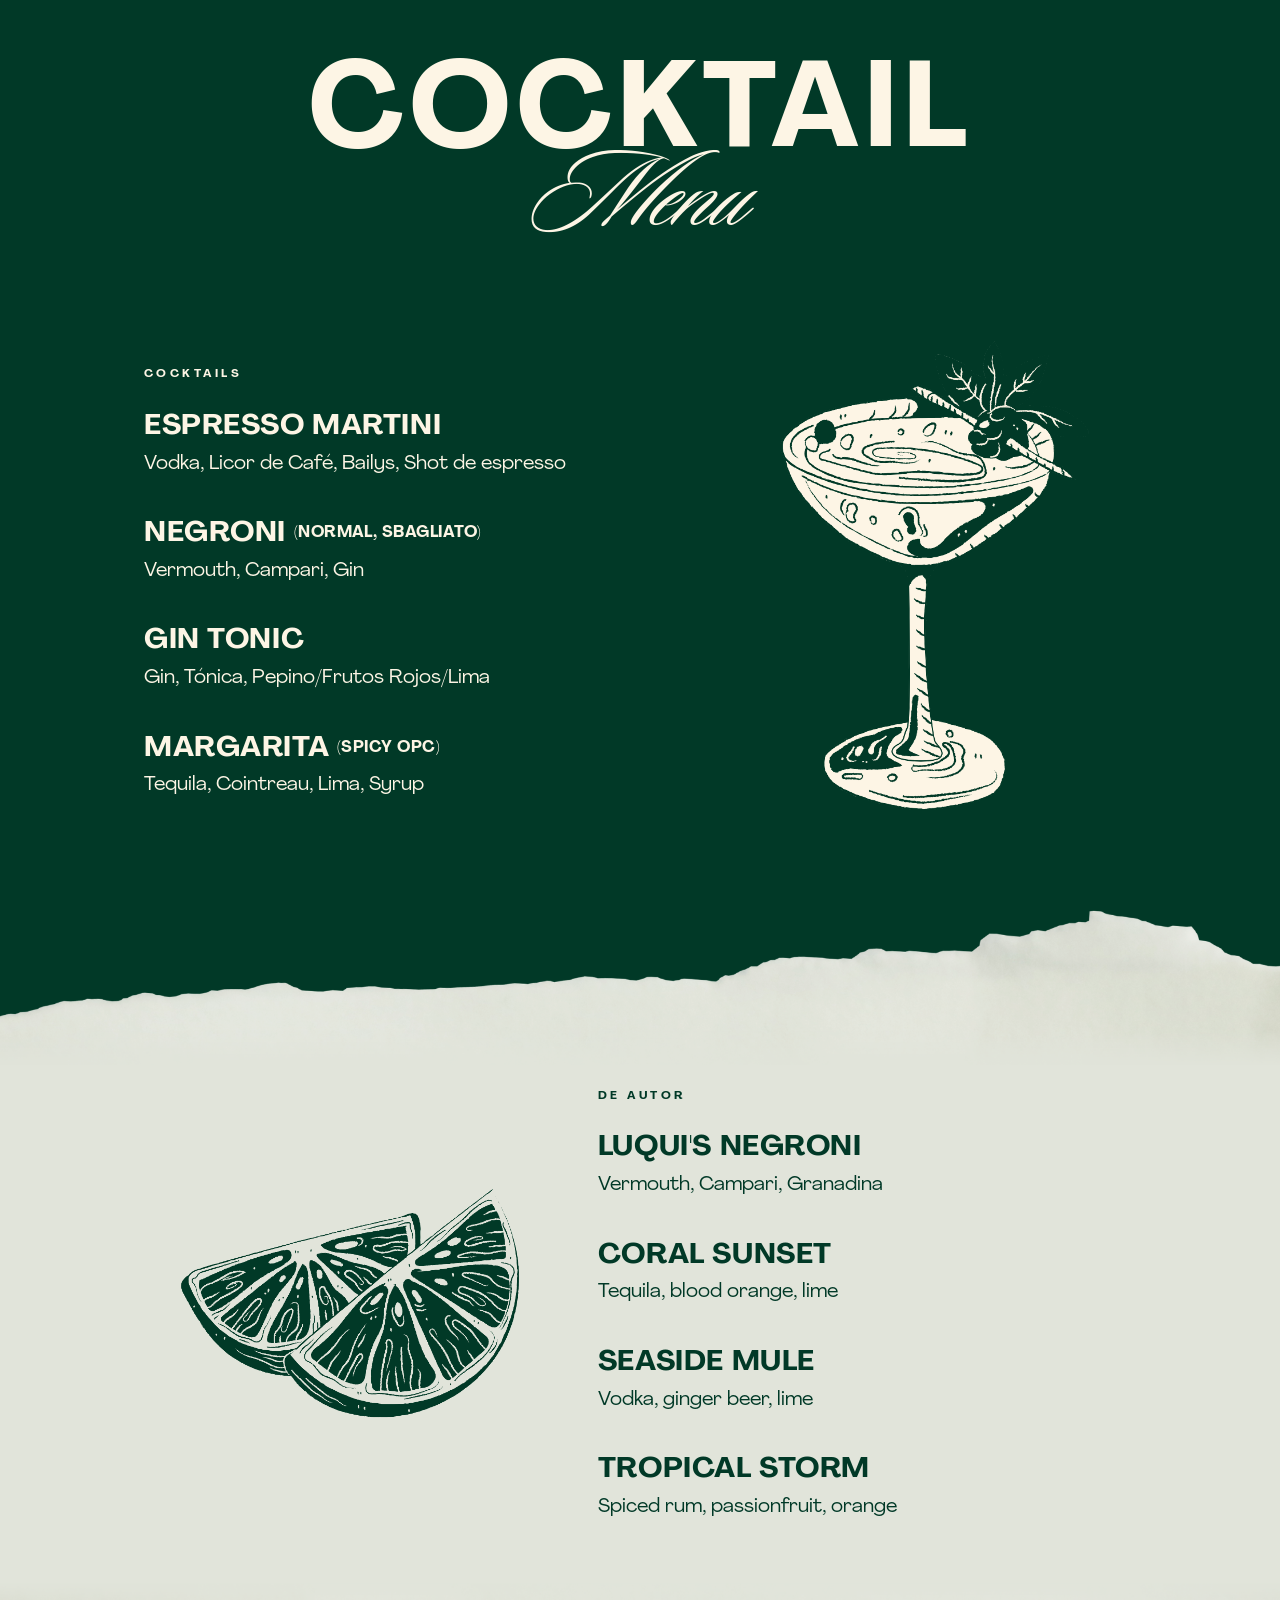
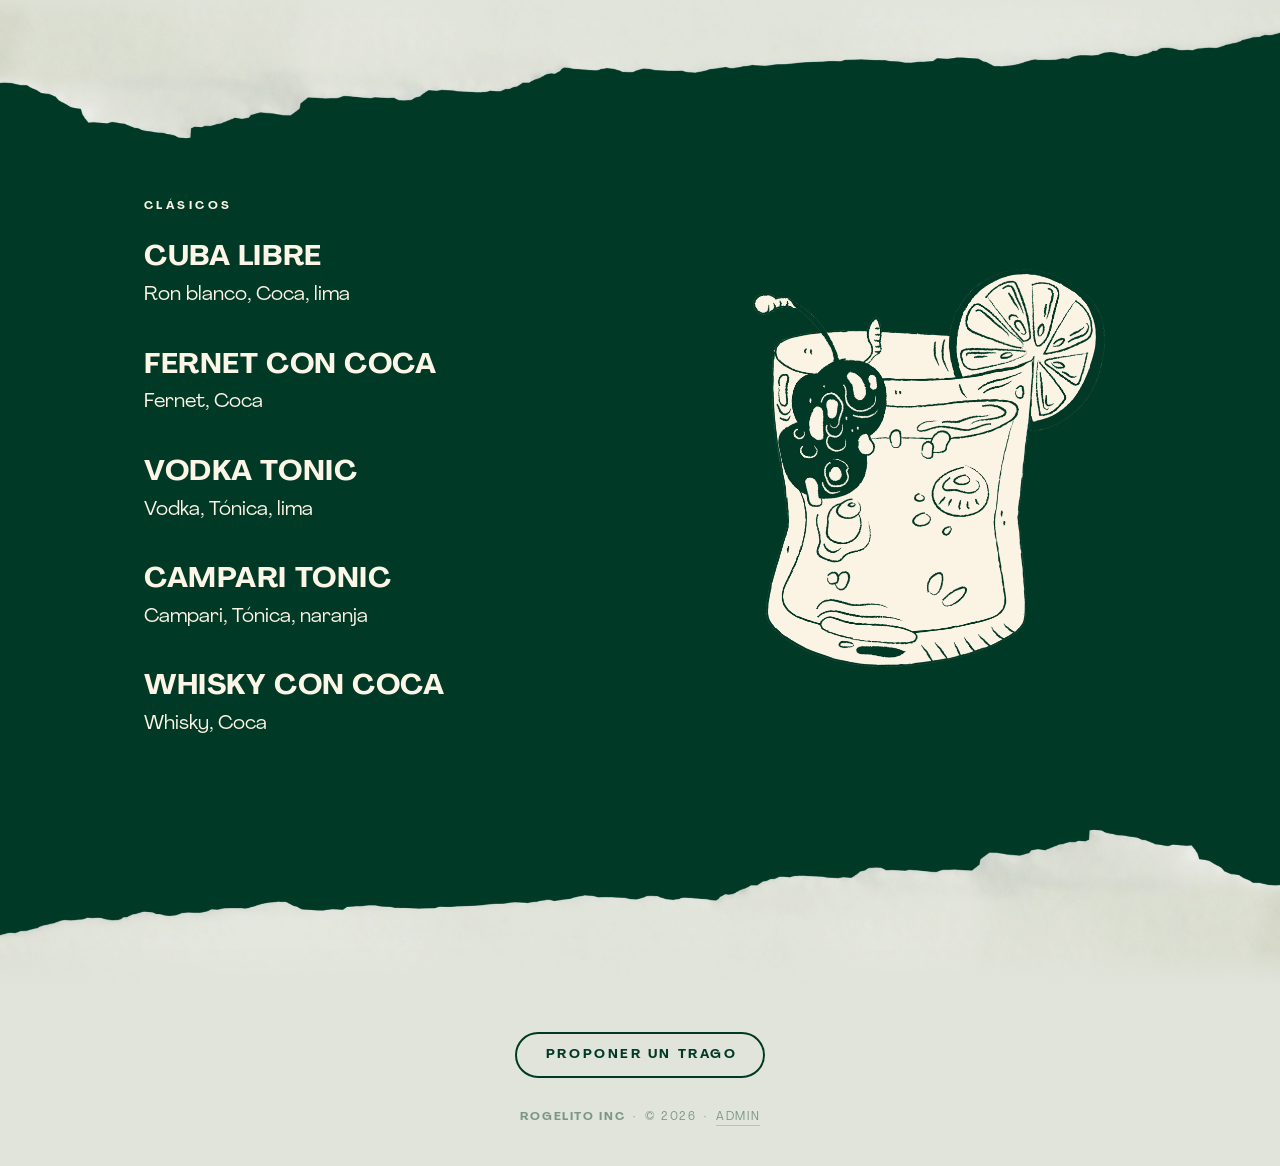
==== commit 079940c1: "Botón de propuesta en Agrandir, mayúsculas y letras separadas Co-Authored-By: Claude Fable 5 <norepl" ====
--- a/index.html
+++ b/index.html
@@ -11,7 +11,7 @@
       href="https://fonts.googleapis.com/css2?family=Poppins:wght@400;500;700;800&family=Monsieur+La+Doulaise&display=swap"
       rel="stylesheet"
     />
-    <link rel="stylesheet" href="estilos.css?v=20260829-11" />
+    <link rel="stylesheet" href="estilos.css?v=20260829-12" />
   </head>
   <body>
     <!-- ===== Sección verde ===== -->
@@ -173,7 +173,7 @@
       </div>
     </div>
 
-    <script src="config.js?v=20260829-11"></script>
-    <script src="menu.js?v=20260829-11"></script>
+    <script src="config.js?v=20260829-12"></script>
+    <script src="menu.js?v=20260829-12"></script>
   </body>
 </html>
--- a/estilos.css
+++ b/estilos.css
@@ -204,15 +204,17 @@
 }
 
 .pie-boton {
-  font-family: var(--fuente-script);
-  font-size: clamp(1.9rem, 7vw, 2.5rem);
-  font-weight: 400;
+  font-family: var(--fuente-sans);
+  font-size: 0.8rem;
+  font-weight: 700;
+  letter-spacing: 0.2em;
+  text-transform: uppercase;
   line-height: 1;
   color: var(--verde);
   background: transparent;
   border: 2px solid var(--verde);
   border-radius: 999px;
-  padding: 0.5rem 1.8rem 0.75rem;
+  padding: 0.9rem 1.6rem 0.9rem 1.8rem;
   cursor: pointer;
   transition:
     background 0.2s ease,
